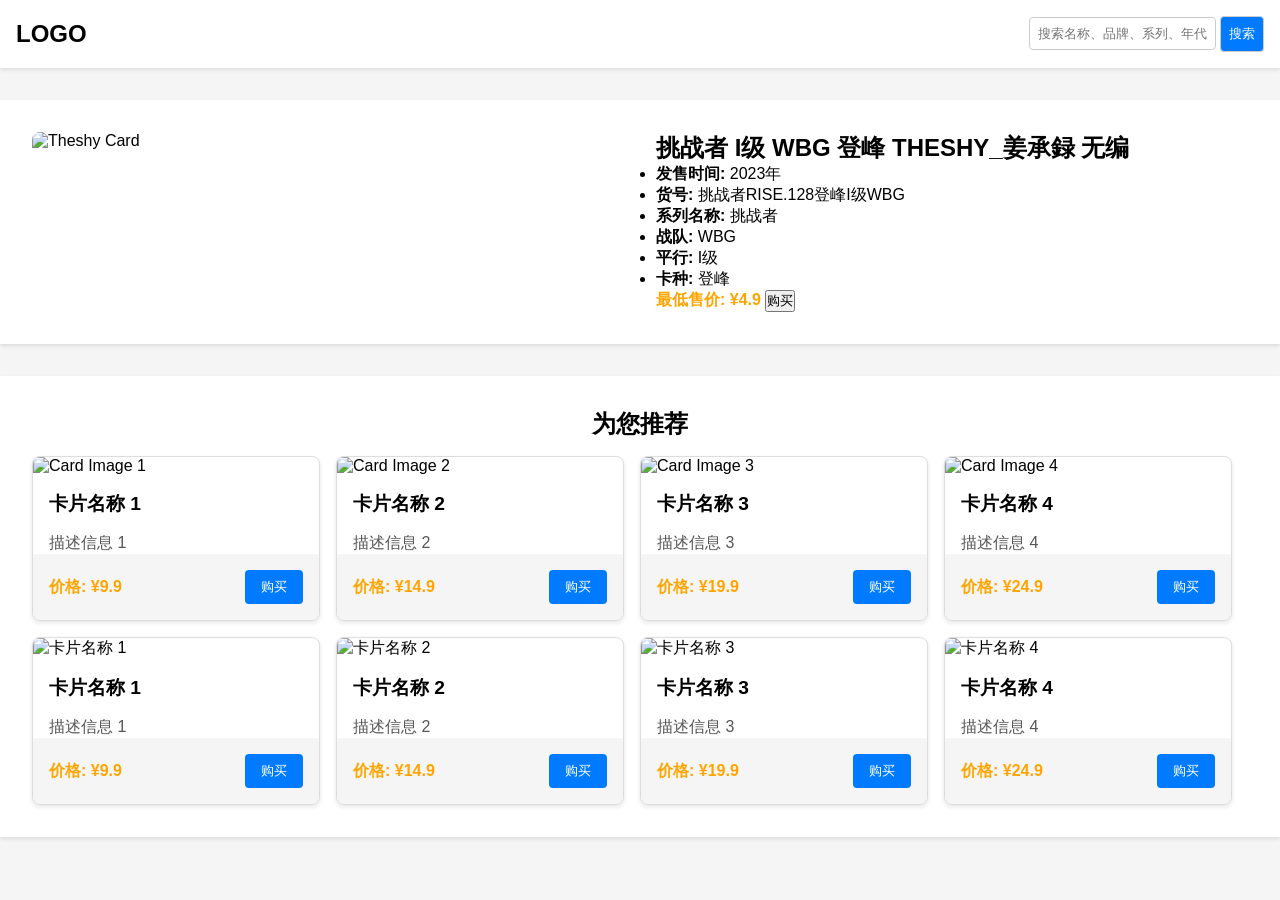
==== src/main/resources/static/detail.html @ 891b5075 "third commit" ====
<!DOCTYPE html>
<html lang="en">
<head>
    <meta charset="UTF-8">
    <meta name="viewport" content="width=device-width, initial-scale=1.0">
    <title>Card Shop</title>
    <style>
        * {
            margin: 0;
            padding: 0;
            box-sizing: border-box;
        }

        body {
            font-family: Arial, sans-serif;
            background-color: #f5f5f5;
        }

        header {
            display: flex;
            justify-content: space-between;
            align-items: center;
            padding: 1rem;
            background-color: #fff;
            box-shadow: 0 2px 4px rgba(0, 0, 0, 0.1);
        }

        .logo {
            font-size: 1.5rem;
            font-weight: bold;
        }

        nav input,
        nav button {
            padding: 0.5rem;
            border: 1px solid #ccc;
            border-radius: 4px;
        }

        nav button {
            background-color: #007bff;
            color: #fff;
            cursor: pointer;
        }

        .card-section {
            display: flex;
            gap: 2rem;
            padding: 2rem;
            background-color: #fff;
            margin: 2rem 0;
            box-shadow: 0 2px 4px rgba(0, 0, 0, 0.1);
        }

        .card-section img {
            width: 50%;
            height: auto;
            border-radius: 8px;
        }

        .card-info {
            width: 50%;
        }

        .price span {
            color: orange;
            font-weight: bold;
        }

        .recommendations {
            padding: 2rem;
            background-color: #fff;
            margin: 2rem 0;
            box-shadow: 0 2px 4px rgba(0, 0, 0, 0.1);
        }

        .recommendations h2 {
            text-align: center;
            margin-bottom: 1rem;
        }

        .cards {
            display: flex;
            flex-wrap: wrap;
            gap: 1rem;
        }

        .card {
            flex-basis: calc(25% - 1rem);
            background-color: #fff;
            border: 1px solid #ddd;
            border-radius: 8px;
            overflow: hidden;
            box-shadow: 0 2px 4px rgba(0, 0, 0, 0.1);
            transition: transform 0.2s;
        }

        .card:hover {
            transform: translateY(-10px);
        }

        .card img {
            width: 100%;
            height: auto;
        }

        .card h3 {
            font-size: 1.2rem;
            margin: 1rem 0;
            padding: 0 1rem;
        }

        .card p {
            padding: 0 1rem;
            color: #555;
        }

        .card .price {
            display: flex;
            justify-content: space-between;
            align-items: center;
            padding: 1rem;
            background-color: #f5f5f5;
        }

        .card .price button {
            background-color: #007bff;
            color: #fff;
            padding: 0.5rem 1rem;
            border: none;
            border-radius: 4px;
            cursor: pointer;
        }

        .card .price button:hover {
            background-color: #0056b3;
        }
    </style>
    <link rel="stylesheet" href="styles.css">
</head>
<body>
<header>
    <div class="logo">LOGO</div>
    <nav>
        <input type="text" placeholder="搜索名称、品牌、系列、年代、昵称">
        <button>搜索</button>
    </nav>
</header>

<main>
    <section class="card-section">
        <img src="theshy_card.jpg" alt="Theshy Card">
        <div class="card-info">
            <h2>挑战者 I级 WBG 登峰 THESHY_姜承録 无编</h2>
            <ul>
                <li><strong>发售时间:</strong> 2023年</li>
                <li><strong>货号:</strong> 挑战者RISE.128登峰I级WBG</li>
                <li><strong>系列名称:</strong> 挑战者</li>
                <li><strong>战队:</strong> WBG</li>
                <li><strong>平行:</strong> I级</li>
                <li><strong>卡种:</strong> 登峰</li>
            </ul>
            <div class="price">
                <span>最低售价: ¥4.9</span>
                <button>购买</button>
            </div>
        </div>
    </section>

    <section class="recommendations">
        <h2>为您推荐</h2>
        <div class="cards">
            <div class="card">
                <img src="card_image_1.jpg" alt="Card Image 1">
                <h3>卡片名称 1</h3>
                <p>描述信息 1</p>
                <div class="price">
                    <span>价格: ¥9.9</span>
                    <button>购买</button>
                </div>
            </div>
            <div class="card">
                <img src="card_image_2.jpg" alt="Card Image 2">
                <h3>卡片名称 2</h3>
                <p>描述信息 2</p>
                <div class="price">
                    <span>价格: ¥14.9</span>
                    <button>购买</button>
                </div>
            </div>
            <div class="card">
                <img src="card_image_3.jpg" alt="Card Image 3">
                <h3>卡片名称 3</h3>
                <p>描述信息 3</p>
                <div class="price">
                    <span>价格: ¥19.9</span>
                    <button>购买</button>
                </div>
            </div>
            <div class="card">
                <img src="card_image_4.jpg" alt="Card Image 4">
                <h3>卡片名称 4</h3>
                <p>描述信息 4</p>
                <div class="price">
                    <span>价格: ¥24.9</span>
                    <button>购买</button>
                </div>
            </div>
        </div>
    </section>
</main>

<script src="scripts.js"></script>
<script>
    document.addEventListener('DOMContentLoaded', function() {
        const recommendations = document.querySelector('.recommendations .cards');
        const cardsData = [
            { image: 'card_image_1.jpg', title: '卡片名称 1', description: '描述信息 1', price: '¥9.9' },
            { image: 'card_image_2.jpg', title: '卡片名称 2', description: '描述信息 2', price: '¥14.9' },
            { image: 'card_image_3.jpg', title: '卡片名称 3', description: '描述信息 3', price: '¥19.9' },
            { image: 'card_image_4.jpg', title: '卡片名称 4', description: '描述信息 4', price: '¥24.9' }
        ];

        cardsData.forEach(card => {
            const cardElement = document.createElement('div');
            cardElement.classList.add('card');
            cardElement.innerHTML = `
            <img src="${card.image}" alt="${card.title}">
            <h3>${card.title}</h3>
            <p>${card.description}</p>
            <div class="price">
                <span>价格: ${card.price}</span>
                <button>购买</button>
            </div>
        `;
            recommendations.appendChild(cardElement);
        });
    });
</script>
</body>
</html>
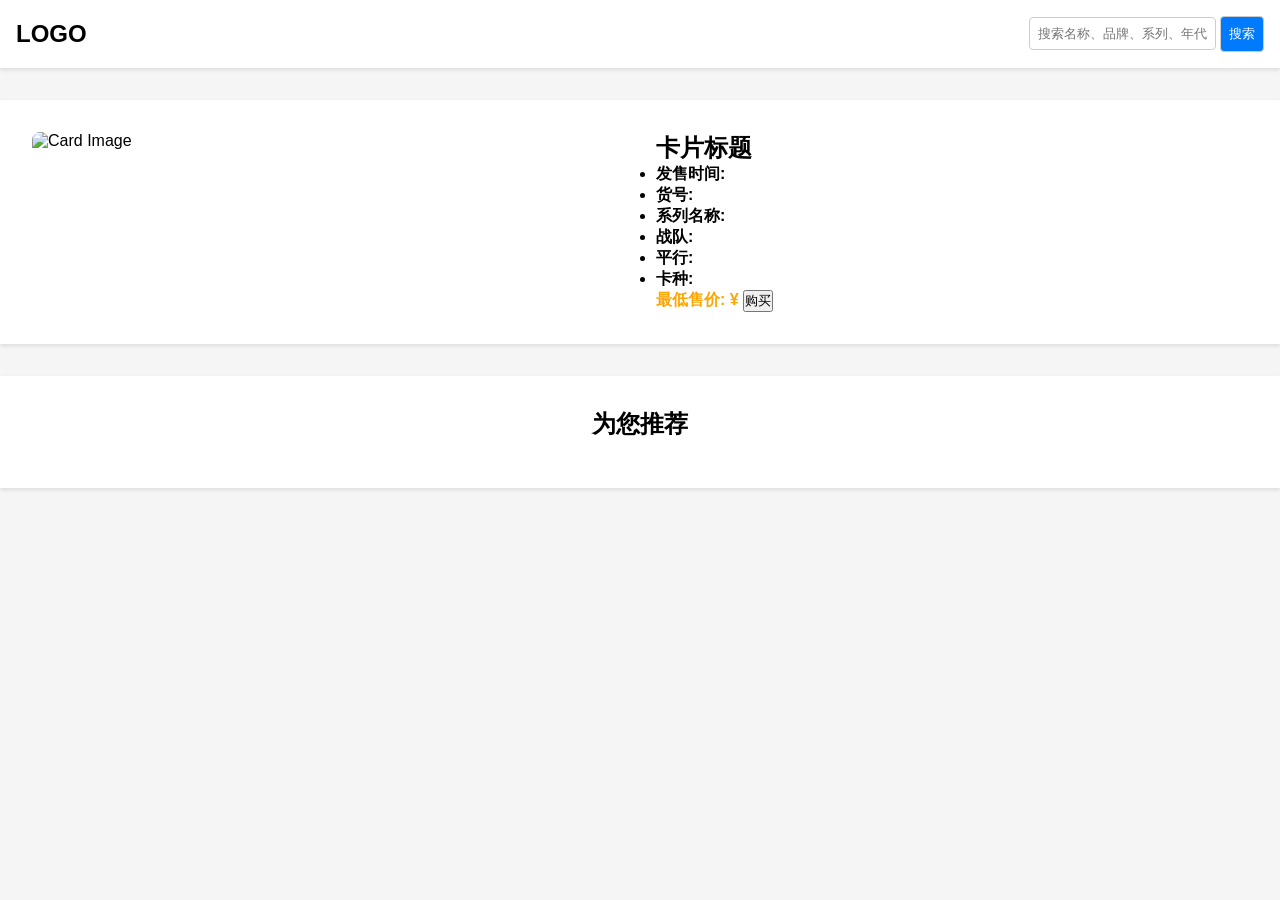
==== commit 90d6e166: "fifth commit" ====
--- a/src/main/resources/static/detail.html
+++ b/src/main/resources/static/detail.html
@@ -136,7 +136,6 @@
             background-color: #0056b3;
         }
     </style>
-    <link rel="stylesheet" href="styles.css">
 </head>
 <body>
 <header>
@@ -149,19 +148,19 @@
 
 <main>
     <section class="card-section">
-        <img src="theshy_card.jpg" alt="Theshy Card">
+        <img src="" alt="Card Image" id="card-image">
         <div class="card-info">
-            <h2>挑战者 I级 WBG 登峰 THESHY_姜承録 无编</h2>
+            <h2 id="card-title">卡片标题</h2>
             <ul>
-                <li><strong>发售时间:</strong> 2023年</li>
-                <li><strong>货号:</strong> 挑战者RISE.128登峰I级WBG</li>
-                <li><strong>系列名称:</strong> 挑战者</li>
-                <li><strong>战队:</strong> WBG</li>
-                <li><strong>平行:</strong> I级</li>
-                <li><strong>卡种:</strong> 登峰</li>
+                <li><strong>发售时间:</strong> <span id="release-date"></span></li>
+                <li><strong>货号:</strong> <span id="product-id"></span></li>
+                <li><strong>系列名称:</strong> <span id="series-name"></span></li>
+                <li><strong>战队:</strong> <span id="team"></span></li>
+                <li><strong>平行:</strong> <span id="parallel"></span></li>
+                <li><strong>卡种:</strong> <span id="card-type"></span></li>
             </ul>
             <div class="price">
-                <span>最低售价: ¥4.9</span>
+                <span>最低售价: ¥<span id="price"></span></span>
                 <button>购买</button>
             </div>
         </div>
@@ -169,73 +168,30 @@
 
     <section class="recommendations">
         <h2>为您推荐</h2>
-        <div class="cards">
-            <div class="card">
-                <img src="card_image_1.jpg" alt="Card Image 1">
-                <h3>卡片名称 1</h3>
-                <p>描述信息 1</p>
-                <div class="price">
-                    <span>价格: ¥9.9</span>
-                    <button>购买</button>
-                </div>
-            </div>
-            <div class="card">
-                <img src="card_image_2.jpg" alt="Card Image 2">
-                <h3>卡片名称 2</h3>
-                <p>描述信息 2</p>
-                <div class="price">
-                    <span>价格: ¥14.9</span>
-                    <button>购买</button>
-                </div>
-            </div>
-            <div class="card">
-                <img src="card_image_3.jpg" alt="Card Image 3">
-                <h3>卡片名称 3</h3>
-                <p>描述信息 3</p>
-                <div class="price">
-                    <span>价格: ¥19.9</span>
-                    <button>购买</button>
-                </div>
-            </div>
-            <div class="card">
-                <img src="card_image_4.jpg" alt="Card Image 4">
-                <h3>卡片名称 4</h3>
-                <p>描述信息 4</p>
-                <div class="price">
-                    <span>价格: ¥24.9</span>
-                    <button>购买</button>
-                </div>
-            </div>
+        <div class="cards" id="recommendation-cards">
+            <!-- 推荐卡片将通过 JavaScript 动态插入 -->
         </div>
     </section>
+
 </main>
 
-<script src="scripts.js"></script>
 <script>
-    document.addEventListener('DOMContentLoaded', function() {
-        const recommendations = document.querySelector('.recommendations .cards');
-        const cardsData = [
-            { image: 'card_image_1.jpg', title: '卡片名称 1', description: '描述信息 1', price: '¥9.9' },
-            { image: 'card_image_2.jpg', title: '卡片名称 2', description: '描述信息 2', price: '¥14.9' },
-            { image: 'card_image_3.jpg', title: '卡片名称 3', description: '描述信息 3', price: '¥19.9' },
-            { image: 'card_image_4.jpg', title: '卡片名称 4', description: '描述信息 4', price: '¥24.9' }
-        ];
+    // 从sessionStorage获取存储的卡片数据
+    const cardData = JSON.parse(sessionStorage.getItem('card'));
 
-        cardsData.forEach(card => {
-            const cardElement = document.createElement('div');
-            cardElement.classList.add('card');
-            cardElement.innerHTML = `
-            <img src="${card.image}" alt="${card.title}">
-            <h3>${card.title}</h3>
-            <p>${card.description}</p>
-            <div class="price">
-                <span>价格: ${card.price}</span>
-                <button>购买</button>
-            </div>
-        `;
-            recommendations.appendChild(cardElement);
-        });
-    });
+    // 检查cardData是否存在
+    if (cardData) {
+        // 更新页面元素
+        document.getElementById('card-image').src ='lpl卡片/'+ cardData.img_url+ '.png'; // 设置图片
+        document.getElementById('card-title').textContent = cardData.playerName; // 设置卡片标题
+        document.getElementById('release-date').textContent = cardData.releaseYear; // 设置发售时间
+        document.getElementById('product-id').textContent = cardData.cardNumber; // 设置货号
+        document.getElementById('series-name').textContent = cardData.series; // 设置系列名称
+        document.getElementById('team').textContent = cardData.team; // 设置战队
+        document.getElementById('parallel').textContent = cardData.parallel; // 设置平行
+        document.getElementById('card-type').textContent = cardData.cardType; // 设置卡种
+    }
 </script>
+
 </body>
 </html>
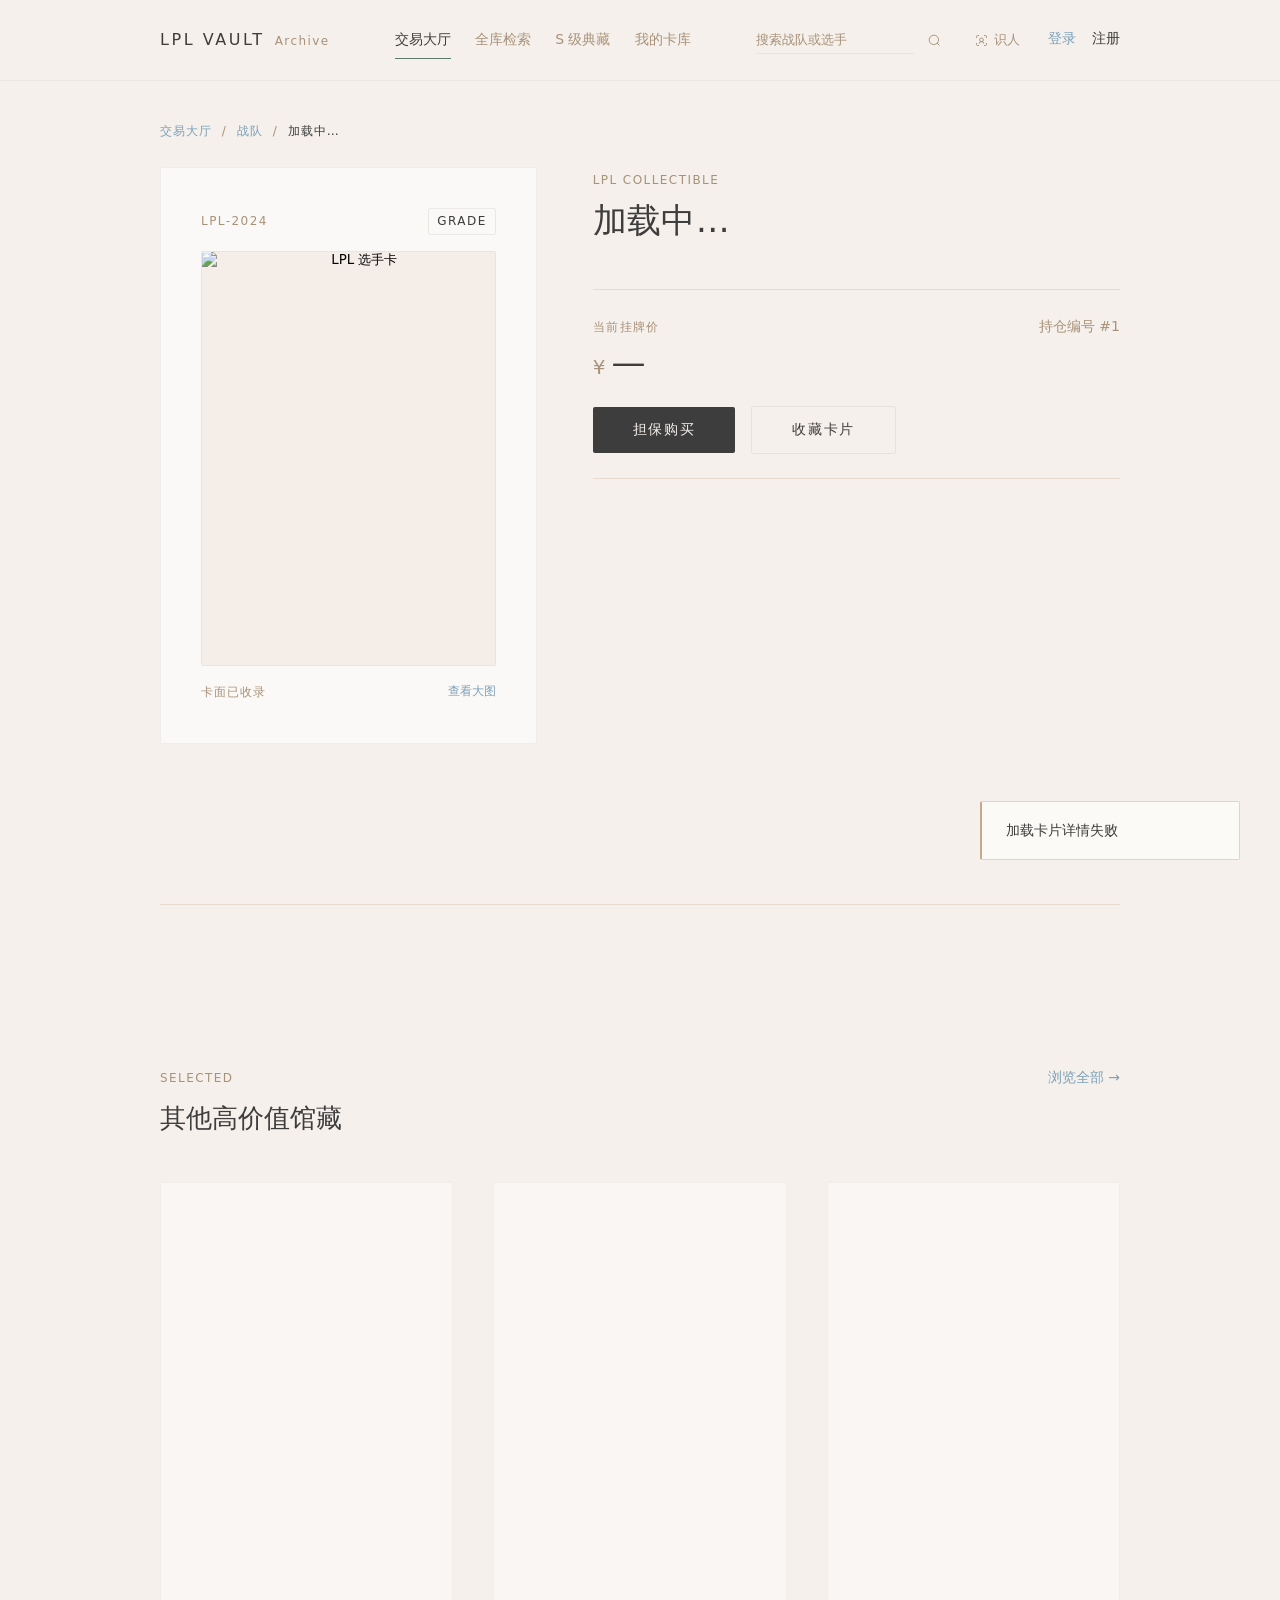
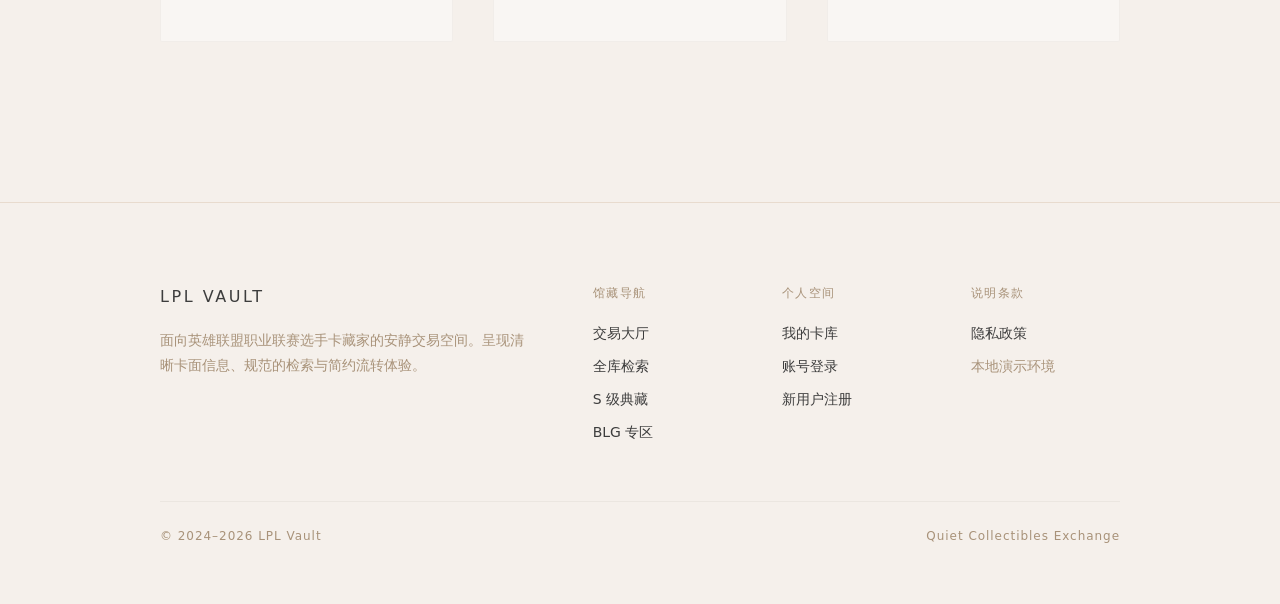
==== commit 4f02a148: "feat: redesign Nordic UI, add local H2 profile, and integrate FastAPI LPL player recognition" ====
--- a/src/main/resources/static/detail.html
+++ b/src/main/resources/static/detail.html
@@ -1,197 +1,510 @@
 <!DOCTYPE html>
-<html lang="en">
+<html lang="zh-CN">
 <head>
     <meta charset="UTF-8">
     <meta name="viewport" content="width=device-width, initial-scale=1.0">
-    <title>Card Shop</title>
+    <title>卡片详情 · LPL Vault</title>
+    <link rel="stylesheet" href="css/app.css">
     <style>
-        * {
-            margin: 0;
-            padding: 0;
-            box-sizing: border-box;
-        }
-
-        body {
-            font-family: Arial, sans-serif;
-            background-color: #f5f5f5;
-        }
-
-        header {
+        .breadcrumb {
+            display: flex;
+            align-items: center;
+            gap: 10px;
+            padding: var(--spacing-40) 0 var(--spacing-24);
+            font-size: var(--text-label);
+            letter-spacing: 0.08em;
+            color: var(--color-wood);
+        }
+
+        .breadcrumb a {
+            color: var(--color-grey-blue);
+        }
+
+        .breadcrumb a:hover {
+            color: var(--color-moss);
+        }
+
+        /* Asymmetric 5:7 Detail Layout */
+        .detail-layout {
+            display: grid;
+            grid-template-columns: 5fr 7fr;
+            gap: var(--spacing-56);
+            align-items: start;
+        }
+
+        .detail-visual-card {
+            background: var(--surface-soft-white);
+            border: 1px solid var(--border-quiet);
+            border-radius: var(--radius-cards);
+            padding: var(--card-padding);
+            transition: border-color var(--transition-quiet);
+        }
+
+        .detail-visual-card:hover {
+            border-color: var(--border-hover);
+        }
+
+        .detail-visual-top {
             display: flex;
             justify-content: space-between;
             align-items: center;
-            padding: 1rem;
-            background-color: #fff;
-            box-shadow: 0 2px 4px rgba(0, 0, 0, 0.1);
-        }
-
-        .logo {
-            font-size: 1.5rem;
-            font-weight: bold;
-        }
-
-        nav input,
-        nav button {
-            padding: 0.5rem;
-            border: 1px solid #ccc;
-            border-radius: 4px;
-        }
-
-        nav button {
-            background-color: #007bff;
-            color: #fff;
-            cursor: pointer;
-        }
-
-        .card-section {
-            display: flex;
-            gap: 2rem;
-            padding: 2rem;
-            background-color: #fff;
-            margin: 2rem 0;
-            box-shadow: 0 2px 4px rgba(0, 0, 0, 0.1);
-        }
-
-        .card-section img {
-            width: 50%;
-            height: auto;
-            border-radius: 8px;
-        }
-
-        .card-info {
-            width: 50%;
-        }
-
-        .price span {
-            color: orange;
-            font-weight: bold;
-        }
-
-        .recommendations {
-            padding: 2rem;
-            background-color: #fff;
-            margin: 2rem 0;
-            box-shadow: 0 2px 4px rgba(0, 0, 0, 0.1);
-        }
-
-        .recommendations h2 {
-            text-align: center;
-            margin-bottom: 1rem;
-        }
-
-        .cards {
-            display: flex;
-            flex-wrap: wrap;
-            gap: 1rem;
-        }
-
-        .card {
-            flex-basis: calc(25% - 1rem);
-            background-color: #fff;
-            border: 1px solid #ddd;
-            border-radius: 8px;
-            overflow: hidden;
-            box-shadow: 0 2px 4px rgba(0, 0, 0, 0.1);
-            transition: transform 0.2s;
-        }
-
-        .card:hover {
-            transform: translateY(-10px);
-        }
-
-        .card img {
+            margin-bottom: var(--spacing-16);
+        }
+
+        .detail-art-trigger {
+            display: block;
             width: 100%;
-            height: auto;
-        }
-
-        .card h3 {
-            font-size: 1.2rem;
-            margin: 1rem 0;
-            padding: 0 1rem;
-        }
-
-        .card p {
-            padding: 0 1rem;
-            color: #555;
-        }
-
-        .card .price {
+            background: transparent;
+            border: none;
+            padding: 0;
+            cursor: zoom-in;
+        }
+
+        .detail-visual-note {
+            margin-top: var(--spacing-16);
             display: flex;
             justify-content: space-between;
             align-items: center;
-            padding: 1rem;
-            background-color: #f5f5f5;
-        }
-
-        .card .price button {
-            background-color: #007bff;
-            color: #fff;
-            padding: 0.5rem 1rem;
-            border: none;
-            border-radius: 4px;
-            cursor: pointer;
-        }
-
-        .card .price button:hover {
-            background-color: #0056b3;
+            font-size: var(--text-label);
+            letter-spacing: 0.08em;
+            color: var(--color-wood);
+        }
+
+        .detail-info-col {
+            display: flex;
+            flex-direction: column;
+            gap: var(--spacing-40);
+        }
+
+        .detail-title {
+            font-size: var(--text-display);
+            font-weight: var(--font-weight-light);
+            line-height: var(--leading-display);
+            letter-spacing: var(--tracking-display);
+            color: var(--color-charcoal);
+            margin-top: var(--spacing-8);
+        }
+
+        .detail-subtitle {
+            margin-top: var(--spacing-8);
+            font-size: var(--text-body);
+            color: var(--color-wood);
+        }
+
+        .detail-trade-box {
+            padding: var(--spacing-24) 0;
+            border-top: 1px solid var(--border-divider);
+            border-bottom: 1px solid var(--border-divider);
+            display: flex;
+            flex-direction: column;
+            gap: var(--spacing-24);
+        }
+
+        .price-header-row {
+            display: flex;
+            align-items: baseline;
+            justify-content: space-between;
+            gap: var(--spacing-16);
+            flex-wrap: wrap;
+        }
+
+        .detail-price {
+            font-size: var(--text-display);
+            font-weight: var(--font-weight-extralight);
+            color: var(--color-charcoal);
+            font-variant-numeric: tabular-nums;
+            line-height: 1.2;
+        }
+
+        .detail-price .currency {
+            font-size: var(--text-subheading);
+            color: var(--color-wood);
+            margin-right: 6px;
+        }
+
+        .seller-caption {
+            font-size: var(--text-body);
+            color: var(--color-wood);
+        }
+
+        .trade-buttons {
+            display: flex;
+            align-items: center;
+            gap: var(--spacing-16);
+            flex-wrap: wrap;
+        }
+
+        .specs-list {
+            display: grid;
+            grid-template-columns: repeat(2, 1fr);
+            gap: var(--spacing-24) var(--spacing-40);
+        }
+
+        .spec-row {
+            padding-bottom: var(--spacing-16);
+            border-bottom: 1px solid var(--border-quiet);
+            display: flex;
+            flex-direction: column;
+            gap: 4px;
+        }
+
+        .spec-label {
+            font-size: var(--text-label);
+            letter-spacing: var(--tracking-label);
+            color: var(--color-wood);
+        }
+
+        .spec-val {
+            font-size: var(--text-body);
+            font-weight: var(--font-weight-light);
+            color: var(--color-charcoal);
+        }
+
+        .rec-header {
+            display: flex;
+            align-items: baseline;
+            justify-content: space-between;
+            margin-bottom: var(--spacing-40);
+        }
+
+        .rec-heading {
+            font-size: var(--text-heading);
+            font-weight: var(--font-weight-light);
+            color: var(--color-charcoal);
+        }
+
+        .order-preview {
+            display: flex;
+            align-items: center;
+            gap: var(--spacing-24);
+            padding: var(--spacing-24) 0;
+            margin: var(--spacing-24) 0;
+            border-top: 1px solid var(--border-divider);
+            border-bottom: 1px solid var(--border-divider);
+        }
+
+        .order-thumb {
+            width: 64px;
+            height: 90px;
+            padding-top: 0;
+            flex-shrink: 0;
+        }
+
+        .lightbox-card {
+            width: min(400px, 88vw);
+            background: var(--color-warm-white);
+            border: 1px solid var(--border-hover);
+            border-radius: var(--radius-cards);
+            padding: var(--spacing-24);
+        }
+
+        @media (max-width: 860px) {
+            .detail-layout {
+                grid-template-columns: 1fr;
+                gap: var(--spacing-40);
+            }
+            .specs-list {
+                grid-template-columns: 1fr;
+            }
         }
     </style>
 </head>
 <body>
-<header>
-    <div class="logo">LOGO</div>
-    <nav>
-        <input type="text" placeholder="搜索名称、品牌、系列、年代、昵称">
-        <button>搜索</button>
+
+<header id="site-header"></header>
+
+<main class="container">
+    <nav class="breadcrumb" aria-label="面包屑">
+        <a href="home.html">交易大厅</a>
+        <span>/</span>
+        <a href="search.html" id="bcTeam">战队</a>
+        <span>/</span>
+        <span id="bcPlayer" style="color:var(--color-charcoal);">加载中…</span>
     </nav>
-</header>
-
-<main>
-    <section class="card-section">
-        <img src="" alt="Card Image" id="card-image">
-        <div class="card-info">
-            <h2 id="card-title">卡片标题</h2>
-            <ul>
-                <li><strong>发售时间:</strong> <span id="release-date"></span></li>
-                <li><strong>货号:</strong> <span id="product-id"></span></li>
-                <li><strong>系列名称:</strong> <span id="series-name"></span></li>
-                <li><strong>战队:</strong> <span id="team"></span></li>
-                <li><strong>平行:</strong> <span id="parallel"></span></li>
-                <li><strong>卡种:</strong> <span id="card-type"></span></li>
-            </ul>
-            <div class="price">
-                <span>最低售价: ¥<span id="price"></span></span>
-                <button>购买</button>
-            </div>
+
+    <section class="detail-layout">
+        <!-- Left 5fr: Gallery Frame -->
+        <div class="detail-visual-card">
+            <div class="detail-visual-top">
+                <span class="label-text" id="slabNumber">LPL-2024</span>
+                <span class="card-grade-tag" id="slabGrade">GRADE</span>
+            </div>
+            <button type="button" class="detail-art-trigger" id="openZoomBtn" aria-label="放大查看卡面">
+                <div class="card-art-frame">
+                    <img id="cardImage" src="" alt="LPL 选手卡">
+                </div>
+            </button>
+            <div class="detail-visual-note">
+                <span id="reviewStatus">卡面已收录</span>
+                <button type="button" class="text-link" id="openZoomTextBtn" style="font-size:12px;">查看大图</button>
+            </div>
+        </div>
+
+        <!-- Right 7fr: Quiet Info & Specs -->
+        <div class="detail-info-col">
+            <div>
+                <span class="label-text" id="detailMetaLabel">LPL COLLECTIBLE</span>
+                <h1 class="detail-title" id="cardTitle">加载中…</h1>
+                <p class="detail-subtitle" id="cardSubtitle"></p>
+            </div>
+
+            <div class="detail-trade-box">
+                <div class="price-header-row">
+                    <div>
+                        <span class="label-text" style="display:block;margin-bottom:6px;">当前挂牌价</span>
+                        <div class="detail-price"><span class="currency">¥</span><span id="cardPrice">—</span></div>
+                    </div>
+                    <span class="seller-caption" id="sellerName">持仓编号 #1</span>
+                </div>
+
+                <div class="trade-buttons">
+                    <button type="button" class="quiet-btn" id="buyBtn">担保购买</button>
+                    <button type="button" class="quiet-btn quiet-btn-outline" id="detailFavBtn">收藏卡片</button>
+                </div>
+            </div>
+
+            <div class="specs-list" id="specsGrid"></div>
         </div>
     </section>
 
-    <section class="recommendations">
-        <h2>为您推荐</h2>
-        <div class="cards" id="recommendation-cards">
-            <!-- 推荐卡片将通过 JavaScript 动态插入 -->
+    <hr class="breathing-divider">
+
+    <!-- Recommendations -->
+    <section>
+        <div class="rec-header">
+            <div>
+                <span class="label-text" style="display:block;margin-bottom:8px;">Selected</span>
+                <h2 class="rec-heading">其他高价值馆藏</h2>
+            </div>
+            <a href="search.html" class="text-link">浏览全部 &rarr;</a>
+        </div>
+        <div class="card-grid" id="recGrid">
+            <div class="skeleton-card"></div>
+            <div class="skeleton-card"></div>
+            <div class="skeleton-card"></div>
         </div>
     </section>
-
 </main>
 
+<footer id="site-footer"></footer>
+
+<!-- Purchase Modal -->
+<div class="modal-backdrop" id="buyModal" role="dialog" aria-modal="true" aria-labelledby="buyModalTitle">
+    <div class="modal-card">
+        <span class="label-text">Confirm Order</span>
+        <h3 id="buyModalTitle" style="font-size:20px;font-weight:300;margin-top:8px;">确认购买此卡片</h3>
+        <div class="order-preview">
+            <div class="card-art-frame order-thumb">
+                <img id="modalThumb" src="" alt="">
+            </div>
+            <div>
+                <div style="font-size:16px;color:var(--color-charcoal);" id="modalTitle">—</div>
+                <div style="font-size:13px;color:var(--color-wood);margin-top:2px;" id="modalSub">—</div>
+                <div class="tabular" style="font-size:20px;color:var(--color-charcoal);margin-top:8px;">¥ <span id="modalPrice">—</span></div>
+            </div>
+        </div>
+        <div style="display:flex;justify-content:flex-end;gap:16px;">
+            <button type="button" class="quiet-btn quiet-btn-outline quiet-btn-sm" id="cancelBuyBtn">取消</button>
+            <button type="button" class="quiet-btn quiet-btn-sm" id="confirmBuyBtn">确认收入卡库</button>
+        </div>
+    </div>
+</div>
+
+<!-- Lightbox Modal -->
+<div class="modal-backdrop" id="zoomModal" role="dialog" aria-modal="true" aria-label="卡面大图预览">
+    <div class="lightbox-card">
+        <div class="card-art-frame">
+            <img id="zoomImage" src="" alt="LPL 选手卡大图">
+        </div>
+        <div style="margin-top:16px;text-align:right;">
+            <button type="button" class="text-link" id="closeZoomBtn">关闭预览</button>
+        </div>
+    </div>
+</div>
+
+<script src="js/common.js"></script>
 <script>
-    // 从sessionStorage获取存储的卡片数据
-    const cardData = JSON.parse(sessionStorage.getItem('card'));
-
-    // 检查cardData是否存在
-    if (cardData) {
-        // 更新页面元素
-        document.getElementById('card-image').src ='lpl卡片/'+ cardData.img_url+ '.png'; // 设置图片
-        document.getElementById('card-title').textContent = cardData.playerName; // 设置卡片标题
-        document.getElementById('release-date').textContent = cardData.releaseYear; // 设置发售时间
-        document.getElementById('product-id').textContent = cardData.cardNumber; // 设置货号
-        document.getElementById('series-name').textContent = cardData.series; // 设置系列名称
-        document.getElementById('team').textContent = cardData.team; // 设置战队
-        document.getElementById('parallel').textContent = cardData.parallel; // 设置平行
-        document.getElementById('card-type').textContent = cardData.cardType; // 设置卡种
+    LPLVault.renderNavbar('home');
+    LPLVault.renderFooter();
+
+    let currentCard = null;
+
+    function syncFavButton() {
+        if (!currentCard) return;
+        const active = LPLVault.isFavorite(currentCard.id);
+        const btn = document.getElementById('detailFavBtn');
+        btn.textContent = active ? '已收藏' : '收藏卡片';
+        btn.style.borderColor = active ? 'var(--color-moss)' : '';
+        btn.style.color = active ? 'var(--color-moss)' : '';
     }
+
+    function renderCardDetail(card) {
+        currentCard = card;
+        const grade = String(card.grade || 'A').toUpperCase();
+
+        document.title = `${card.team} · ${card.playerName} — LPL Vault`;
+
+        const bcTeam = document.getElementById('bcTeam');
+        bcTeam.textContent = card.team || 'LPL';
+        bcTeam.href = `search.html?team=${encodeURIComponent(card.team || '')}`;
+        document.getElementById('bcPlayer').textContent = card.playerName || '详情';
+
+        const imgSrc = LPLVault.getCardImageSrc(card.img_url);
+        document.getElementById('cardImage').src = imgSrc;
+        document.getElementById('cardImage').alt = `${card.team} ${card.playerName}`;
+        document.getElementById('zoomImage').src = imgSrc;
+
+        document.getElementById('slabNumber').textContent = card.cardNumber || `LPL-${card.id}`;
+        const slabGrade = document.getElementById('slabGrade');
+        slabGrade.textContent = LPLVault.gradeLabel(grade);
+        slabGrade.className = `card-grade-tag grade-${grade}`;
+        document.getElementById('reviewStatus').textContent = card.reviewed !== false ? '已通过基础核验' : '待核验';
+
+        document.getElementById('detailMetaLabel').textContent = `${card.team || 'LPL'} · GRADE ${grade}${card.limited ? ' · LIMITED' : ''}`;
+        document.getElementById('cardTitle').textContent = `${card.team || 'LPL'} · ${card.playerName || '选手卡'}`;
+        document.getElementById('cardSubtitle').textContent = `${LPLVault.getTeamFullName(card.team)} · ${LPLVault.formatSeriesText(card)}`;
+        document.getElementById('cardPrice').textContent = LPLVault.formatPrice(card.price);
+        document.getElementById('sellerName').textContent = card.sellerId ? `持仓账号 #${card.sellerId}` : '官方持仓';
+
+        const specs = [
+            { label: '发售年份', value: card.releaseYear ? `${card.releaseYear} 赛季` : '—' },
+            { label: '官方卡号', value: card.cardNumber || '—' },
+            { label: '所属系列', value: card.series || '—' },
+            { label: '出品发行', value: card.publisher || '—' },
+            { label: '所属战队', value: `${card.team || '—'} · ${LPLVault.getTeamFullName(card.team)}` },
+            { label: '平行工艺', value: card.parallel || '—' },
+            { label: '卡片种类', value: card.cardType || '—' },
+            { label: '发行属性', value: `${card.limited ? '限量编号' : '常规发行'} / ${card.autograph ? '含亲签' : '无亲签'}` }
+        ];
+        document.getElementById('specsGrid').innerHTML = specs.map(s => `
+            <div class="spec-row">
+                <span class="spec-label">${LPLVault.escapeHtml(s.label)}</span>
+                <span class="spec-val">${LPLVault.escapeHtml(s.value)}</span>
+            </div>
+        `).join('');
+
+        syncFavButton();
+    }
+
+    document.getElementById('detailFavBtn').addEventListener('click', () => {
+        if (!currentCard) return;
+        const added = LPLVault.toggleFavorite(currentCard.id);
+        syncFavButton();
+        LPLVault.showToast(added ? `已收藏 ${currentCard.team} · ${currentCard.playerName}` : '已移出收藏夹', added ? 'success' : 'info');
+    });
+
+    const zoomModal = document.getElementById('zoomModal');
+    function openZoom() { zoomModal.classList.add('open'); }
+    function closeZoom() { zoomModal.classList.remove('open'); }
+    document.getElementById('openZoomBtn').addEventListener('click', openZoom);
+    document.getElementById('openZoomTextBtn').addEventListener('click', openZoom);
+    document.getElementById('closeZoomBtn').addEventListener('click', closeZoom);
+    zoomModal.addEventListener('click', (e) => { if (e.target === zoomModal) closeZoom(); });
+
+    const buyModal = document.getElementById('buyModal');
+    document.getElementById('buyBtn').addEventListener('click', () => {
+        if (!currentCard) return;
+        const user = LPLVault.getUser();
+        if (!user) {
+            LPLVault.showToast('请先登录后再下单购买', 'info');
+            setTimeout(() => {
+                window.location.href = `login.html?redirect=${encodeURIComponent(window.location.pathname + window.location.search)}`;
+            }, 700);
+            return;
+        }
+        document.getElementById('modalThumb').src = LPLVault.getCardImageSrc(currentCard.img_url);
+        document.getElementById('modalTitle').textContent = `${currentCard.team} · ${currentCard.playerName}`;
+        document.getElementById('modalSub').textContent = `${currentCard.cardNumber || ''} · ${LPLVault.gradeLabel(currentCard.grade)}`;
+        document.getElementById('modalPrice').textContent = LPLVault.formatPrice(currentCard.price);
+        buyModal.classList.add('open');
+    });
+
+    document.getElementById('cancelBuyBtn').addEventListener('click', () => buyModal.classList.remove('open'));
+    buyModal.addEventListener('click', (e) => { if (e.target === buyModal) buyModal.classList.remove('open'); });
+
+    document.addEventListener('keydown', (e) => {
+        if (e.key === 'Escape') {
+            buyModal.classList.remove('open');
+            zoomModal.classList.remove('open');
+        }
+    });
+
+    document.getElementById('confirmBuyBtn').addEventListener('click', async () => {
+        const user = LPLVault.getUser();
+        if (!user || !currentCard) return;
+        const btn = document.getElementById('confirmBuyBtn');
+        btn.disabled = true;
+        btn.textContent = '提交中…';
+        try {
+            const oldUserId = currentCard.sellerId || 1;
+            const newUserId = user.id || 1;
+            const res = await fetch(`/product/select_and_update?productId=${encodeURIComponent(currentCard.id)}&oldUserId=${encodeURIComponent(oldUserId)}&newUserId=${encodeURIComponent(newUserId)}`);
+            if (!res.ok) throw new Error('下单失败');
+            LPLVault.addOrder(currentCard, user);
+            buyModal.classList.remove('open');
+            LPLVault.showToast(`已收入个人卡库：${currentCard.team} · ${currentCard.playerName}`, 'success');
+            document.getElementById('sellerName').textContent = `当前归属：${user.username || user.name}`;
+        } catch (err) {
+            console.error(err);
+            LPLVault.showToast('提交订单失败，请稍后重试', 'error');
+        } finally {
+            btn.disabled = false;
+            btn.textContent = '确认收入卡库';
+        }
+    });
+
+    (async function init() {
+        const params = new URLSearchParams(window.location.search);
+        const queryId = params.get('id');
+        let cardData = null;
+
+        try {
+            if (queryId) {
+                cardData = await LPLVault.fetchCardById(queryId);
+            }
+            if (!cardData) {
+                const cached = sessionStorage.getItem('card');
+                if (cached) {
+                    const parsed = JSON.parse(cached);
+                    cardData = parsed.id ? (await LPLVault.fetchCardById(parsed.id)) || parsed : parsed;
+                }
+            }
+            if (!cardData) {
+                cardData = await LPLVault.fetchCardById(4);
+            }
+            if (cardData) {
+                renderCardDetail(cardData);
+            } else {
+                document.getElementById('cardTitle').textContent = '未找到该卡片';
+            }
+        } catch (err) {
+            console.error(err);
+            LPLVault.showToast('加载卡片详情失败', 'error');
+        }
+
+        try {
+            let recs = await LPLVault.fetchRecommendations();
+            const currentId = currentCard ? Number(currentCard.id) : null;
+            recs = recs.filter(item => Number(item.id) !== currentId);
+            if (recs.length < 3) {
+                const all = await LPLVault.fetchCardList({ sort: 'price_desc' });
+                const seen = new Set(recs.map(r => Number(r.id)));
+                if (currentId !== null) seen.add(currentId);
+                for (const item of all) {
+                    if (!seen.has(Number(item.id))) {
+                        recs.push(item);
+                        seen.add(Number(item.id));
+                        if (recs.length >= 3) break;
+                    }
+                }
+            }
+            const recGrid = document.getElementById('recGrid');
+            recGrid.innerHTML = '';
+            recs.slice(0, 3).forEach(item => recGrid.appendChild(LPLVault.createTradingCardElement(item)));
+        } catch (err) {
+            console.error(err);
+        }
+    })();
 </script>
-
 </body>
 </html>
--- a/src/main/resources/static/css/app.css
+++ b/src/main/resources/static/css/app.css
@@ -0,0 +1,1018 @@
+:root {
+    /* Nordic Minimalist Color Tokens */
+    --color-charcoal: #3d3d3d;
+    --color-warm-white: #f5f0eb;
+    --color-wood: #a89279;
+    --color-moss: #5a7a6b;
+    --color-grey-blue: #7ba0b8;
+    --color-sand: #c9a88c;
+
+    /* Surfaces & Hairline Borders */
+    --surface-warm-white: #f5f0eb;
+    --surface-soft-white: rgba(255, 255, 255, 0.60);
+    --surface-soft-white-hover: rgba(255, 255, 255, 0.78);
+    --border-quiet: rgba(212, 205, 197, 0.30);
+    --border-input: rgba(212, 205, 197, 0.40);
+    --border-hover: rgba(212, 205, 197, 0.80);
+    --border-divider: rgba(201, 168, 140, 0.30);
+
+    /* Typography */
+    --font-sans: 'Inter', 'Helvetica Neue', 'PingFang SC', 'Hiragino Sans GB', 'Microsoft YaHei', ui-sans-serif, system-ui, -apple-system, sans-serif;
+
+    --text-display: 34px;
+    --leading-display: 1.2;
+    --tracking-display: 0.01em;
+
+    --text-heading: 26px;
+    --leading-heading: 1.3;
+
+    --text-subheading: 20px;
+    --leading-subheading: 1.4;
+
+    --text-body-lg: 16px;
+    --leading-body-lg: 1.8;
+
+    --text-body: 14px;
+    --leading-body: 1.8;
+
+    --text-label: 12px;
+    --leading-label: 1.5;
+    --tracking-label: 0.12em;
+
+    --font-weight-extralight: 200;
+    --font-weight-light: 300;
+    --font-weight-regular: 400;
+
+    /* Spacing Scale (8px base) */
+    --spacing-8: 8px;
+    --spacing-16: 16px;
+    --spacing-24: 24px;
+    --spacing-40: 40px;
+    --spacing-56: 56px;
+    --spacing-80: 80px;
+    --spacing-120: 120px;
+    --spacing-160: 160px;
+
+    /* Layout & Geometry */
+    --page-max-width: 1040px;
+    --section-gap: 160px;
+    --card-padding: 40px;
+    --element-gap: 40px;
+
+    --radius-cards: 2px;
+    --radius-buttons: 2px;
+    --radius-inputs: 2px;
+
+    /* Rhythm */
+    --transition-quiet: 700ms ease-in-out;
+}
+
+*, *::before, *::after {
+    box-sizing: border-box;
+    margin: 0;
+    padding: 0;
+}
+
+html {
+    scroll-behavior: smooth;
+    color-scheme: light;
+}
+
+body {
+    font-family: var(--font-sans);
+    font-size: var(--text-body);
+    font-weight: var(--font-weight-light);
+    line-height: var(--leading-body);
+    color: var(--color-charcoal);
+    background-color: var(--surface-warm-white);
+    min-height: 100vh;
+    overflow-x: hidden;
+    -webkit-font-smoothing: antialiased;
+    -moz-osx-font-smoothing: grayscale;
+}
+
+a {
+    color: inherit;
+    text-decoration: none;
+    transition: color var(--transition-quiet), border-color var(--transition-quiet), background-color var(--transition-quiet);
+}
+
+button, input, select {
+    font-family: inherit;
+    font-weight: var(--font-weight-light);
+}
+
+/* Accessible quiet keyboard focus */
+:focus-visible {
+    outline: 1px solid var(--color-moss);
+    outline-offset: 3px;
+}
+
+.line-input:focus-visible,
+.line-select:focus-visible {
+    outline: none;
+    border-bottom-color: var(--color-moss);
+}
+
+.container {
+    width: 100%;
+    max-width: var(--page-max-width);
+    margin: 0 auto;
+    padding: 0 var(--spacing-40);
+}
+
+.tabular {
+    font-variant-numeric: tabular-nums;
+}
+
+.label-text {
+    font-size: var(--text-label);
+    font-weight: var(--font-weight-regular);
+    line-height: var(--leading-label);
+    letter-spacing: var(--tracking-label);
+    text-transform: uppercase;
+    color: var(--color-wood);
+}
+
+.breathing-divider {
+    border: none;
+    border-top: 1px solid var(--border-divider);
+    margin: var(--section-gap) 0;
+}
+
+.breathing-section {
+    padding-top: var(--section-gap);
+}
+
+/* ========================
+   Quiet Sticky Header
+   ======================== */
+.site-header {
+    position: sticky;
+    top: 0;
+    z-index: 100;
+    background: rgba(245, 240, 235, 0.92);
+    backdrop-filter: blur(10px);
+    -webkit-backdrop-filter: blur(10px);
+    border-bottom: 1px solid var(--border-quiet);
+}
+
+.header-inner {
+    min-height: 80px;
+    display: flex;
+    align-items: center;
+    justify-content: space-between;
+    gap: var(--spacing-24);
+}
+
+.brand-link {
+    display: inline-flex;
+    align-items: baseline;
+    gap: 10px;
+    flex-shrink: 0;
+}
+
+.brand-title {
+    font-size: 16px;
+    font-weight: var(--font-weight-light);
+    letter-spacing: 0.16em;
+    color: var(--color-charcoal);
+    text-transform: uppercase;
+}
+
+.brand-sub {
+    font-size: var(--text-label);
+    font-weight: var(--font-weight-light);
+    letter-spacing: var(--tracking-label);
+    color: var(--color-wood);
+}
+
+.header-nav {
+    display: flex;
+    align-items: center;
+    gap: var(--spacing-24);
+}
+
+.nav-link {
+    font-size: var(--text-body);
+    font-weight: var(--font-weight-light);
+    color: var(--color-wood);
+    padding: 6px 0;
+    border-bottom: 1px solid transparent;
+    white-space: nowrap;
+}
+
+.nav-link:hover {
+    color: var(--color-moss);
+}
+
+.nav-link.active {
+    color: var(--color-charcoal);
+    border-bottom-color: var(--color-moss);
+}
+
+.header-right {
+    display: flex;
+    align-items: center;
+    gap: var(--spacing-24);
+    flex-shrink: 0;
+}
+
+.header-search {
+    width: 190px;
+    display: flex;
+    align-items: center;
+    gap: 8px;
+}
+
+.header-search input {
+    width: 100%;
+    background: transparent;
+    border: none;
+    border-bottom: 1px solid var(--border-input);
+    border-radius: var(--radius-inputs);
+    padding: 6px 0;
+    font-size: 13px;
+    font-weight: var(--font-weight-light);
+    color: var(--color-charcoal);
+    transition: border-color var(--transition-quiet);
+}
+
+.header-search input::placeholder {
+    color: var(--color-wood);
+}
+
+.header-search input:focus {
+    outline: none;
+    border-bottom-color: var(--color-moss);
+}
+
+.header-search button {
+    background: transparent;
+    border: none;
+    color: var(--color-wood);
+    cursor: pointer;
+    padding: 4px;
+    display: inline-flex;
+    align-items: center;
+    transition: color var(--transition-quiet);
+}
+
+.header-search button:hover {
+    color: var(--color-moss);
+}
+
+.header-actions {
+    display: flex;
+    align-items: center;
+    gap: var(--spacing-16);
+}
+
+.text-link {
+    font-size: var(--text-body);
+    font-weight: var(--font-weight-light);
+    color: var(--color-grey-blue);
+    border-bottom: 1px solid transparent;
+    padding-bottom: 2px;
+    cursor: pointer;
+    background: transparent;
+    border-top: none;
+    border-left: none;
+    border-right: none;
+    transition: color var(--transition-quiet), border-color var(--transition-quiet);
+}
+
+.text-link:hover {
+    color: var(--color-moss);
+    border-bottom-color: var(--color-moss);
+}
+
+.user-pill {
+    display: inline-flex;
+    align-items: center;
+    gap: 8px;
+    font-size: var(--text-body);
+    color: var(--color-charcoal);
+}
+
+.user-pill:hover {
+    color: var(--color-moss);
+}
+
+.user-monogram {
+    width: 26px;
+    height: 26px;
+    border-radius: var(--radius-buttons);
+    border: 1px solid var(--border-input);
+    background: var(--surface-soft-white);
+    color: var(--color-charcoal);
+    font-size: 12px;
+    font-weight: var(--font-weight-regular);
+    display: inline-flex;
+    align-items: center;
+    justify-content: center;
+    text-transform: uppercase;
+}
+
+/* ========================
+   Quiet Button
+   ======================== */
+.quiet-btn {
+    display: inline-flex;
+    align-items: center;
+    justify-content: center;
+    gap: 8px;
+    padding: 14px 40px;
+    border-radius: var(--radius-buttons);
+    border: none;
+    box-shadow: none;
+    background-color: var(--color-charcoal);
+    color: var(--color-warm-white);
+    font-size: var(--text-body);
+    font-weight: var(--font-weight-light);
+    letter-spacing: var(--tracking-label);
+    cursor: pointer;
+    white-space: nowrap;
+    transition: background-color var(--transition-quiet), filter var(--transition-quiet), color var(--transition-quiet), border-color var(--transition-quiet);
+}
+
+.quiet-btn:hover:not(:disabled) {
+    background-color: var(--color-moss);
+    filter: brightness(95%);
+}
+
+.quiet-btn:active:not(:disabled) {
+    filter: brightness(86%);
+}
+
+.quiet-btn:disabled {
+    opacity: 0.45;
+    cursor: not-allowed;
+}
+
+.quiet-btn-outline {
+    background-color: transparent;
+    color: var(--color-charcoal);
+    border: 1px solid var(--border-input);
+}
+
+.quiet-btn-outline:hover:not(:disabled) {
+    background-color: var(--surface-soft-white);
+    border-color: var(--border-hover);
+    color: var(--color-moss);
+    filter: none;
+}
+
+.quiet-btn-outline:active:not(:disabled) {
+    background-color: rgba(212, 205, 197, 0.20);
+    filter: none;
+}
+
+.quiet-btn-sm {
+    padding: 10px 24px;
+    font-size: 13px;
+}
+
+/* ========================
+   Line Input & Select
+   ======================== */
+.line-input,
+.line-select {
+    width: 100%;
+    background: transparent;
+    border: none;
+    border-bottom: 1px solid var(--border-input);
+    border-radius: var(--radius-inputs);
+    padding: 8px 0;
+    font-size: var(--text-body);
+    font-weight: var(--font-weight-light);
+    line-height: var(--leading-body);
+    color: var(--color-charcoal);
+    transition: border-color var(--transition-quiet);
+}
+
+.line-input::placeholder {
+    color: var(--color-wood);
+}
+
+.line-input:focus,
+.line-select:focus {
+    outline: none;
+    border-bottom-color: var(--color-moss);
+}
+
+.line-select {
+    cursor: pointer;
+    background-color: transparent;
+}
+
+/* ========================
+   Hygge Card & Card Grid
+   ======================== */
+.hygge-surface {
+    background: var(--surface-soft-white);
+    border: 1px solid var(--border-quiet);
+    border-radius: var(--radius-cards);
+    padding: var(--card-padding);
+    box-shadow: none;
+    transition: border-color var(--transition-quiet), background-color var(--transition-quiet);
+}
+
+.card-grid {
+    display: grid;
+    grid-template-columns: repeat(3, minmax(0, 1fr));
+    gap: var(--element-gap);
+}
+
+.hygge-card {
+    display: flex;
+    flex-direction: column;
+    background: var(--surface-soft-white);
+    border: 1px solid var(--border-quiet);
+    border-radius: var(--radius-cards);
+    padding: var(--card-padding);
+    box-shadow: none;
+    cursor: pointer;
+    transition: border-color var(--transition-quiet), background-color var(--transition-quiet);
+}
+
+.hygge-card:hover {
+    border-color: var(--border-hover);
+    background: var(--surface-soft-white-hover);
+}
+
+.card-top-meta {
+    display: flex;
+    align-items: center;
+    justify-content: space-between;
+    gap: 12px;
+    margin-bottom: var(--spacing-16);
+}
+
+.card-team-label {
+    font-size: var(--text-label);
+    font-weight: var(--font-weight-regular);
+    letter-spacing: var(--tracking-label);
+    color: var(--color-wood);
+    text-transform: uppercase;
+}
+
+.card-grade-tag {
+    font-size: var(--text-label);
+    font-weight: var(--font-weight-regular);
+    letter-spacing: var(--tracking-label);
+    padding: 2px 8px;
+    border-radius: var(--radius-cards);
+    border: 1px solid var(--border-input);
+    color: var(--color-charcoal);
+}
+
+.card-grade-tag.grade-S {
+    border-color: rgba(90, 122, 107, 0.45);
+    color: var(--color-moss);
+}
+
+.card-grade-tag.grade-A {
+    border-color: rgba(123, 160, 184, 0.45);
+    color: var(--color-grey-blue);
+}
+
+/* Precision crop frame for card PNGs (hides original screenshot bar cleanly) */
+.card-art-frame {
+    position: relative;
+    width: 100%;
+    height: 0;
+    padding-top: 140%;
+    overflow: hidden;
+    border-radius: var(--radius-cards);
+    background-color: rgba(201, 168, 140, 0.14);
+    border: 1px solid var(--border-quiet);
+}
+
+.card-art-frame img {
+    position: absolute;
+    top: -0.4%;
+    left: -0.5%;
+    width: 106.5%;
+    height: auto;
+    max-width: none;
+    display: block;
+    user-select: none;
+    pointer-events: none;
+    /* Subtle softening so colorful sports cards sit calmly inside warm linen */
+    filter: saturate(0.86) contrast(0.97);
+    transition: filter var(--transition-quiet);
+}
+
+.hygge-card:hover .card-art-frame img {
+    filter: saturate(0.96) contrast(1.0);
+}
+
+.card-body {
+    margin-top: var(--spacing-24);
+    display: flex;
+    flex-direction: column;
+    flex: 1;
+}
+
+.card-title-row {
+    display: flex;
+    align-items: baseline;
+    justify-content: space-between;
+    gap: 8px;
+}
+
+.card-player-name {
+    font-size: var(--text-heading);
+    font-weight: var(--font-weight-light);
+    line-height: var(--leading-heading);
+    color: var(--color-charcoal);
+    transition: color var(--transition-quiet);
+}
+
+.hygge-card:hover .card-player-name {
+    color: var(--color-moss);
+}
+
+.card-series {
+    margin-top: var(--spacing-8);
+    font-size: var(--text-body);
+    font-weight: var(--font-weight-light);
+    line-height: var(--leading-body);
+    color: var(--color-wood);
+}
+
+.card-number {
+    font-size: var(--text-label);
+    letter-spacing: 0.08em;
+    color: var(--color-grey-blue);
+    margin-top: 2px;
+}
+
+.card-footer-row {
+    margin-top: var(--spacing-24);
+    padding-top: var(--spacing-16);
+    border-top: 1px solid var(--border-divider);
+    display: flex;
+    align-items: center;
+    justify-content: space-between;
+    gap: 12px;
+}
+
+.card-price {
+    font-size: var(--text-subheading);
+    font-weight: var(--font-weight-light);
+    color: var(--color-charcoal);
+    font-variant-numeric: tabular-nums;
+}
+
+.card-price .currency {
+    font-size: var(--text-body);
+    color: var(--color-wood);
+    margin-right: 4px;
+}
+
+.fav-quiet-btn {
+    background: transparent;
+    border: 1px solid var(--border-quiet);
+    border-radius: var(--radius-buttons);
+    padding: 5px 10px;
+    font-size: var(--text-label);
+    letter-spacing: 0.08em;
+    color: var(--color-wood);
+    cursor: pointer;
+    display: inline-flex;
+    align-items: center;
+    gap: 5px;
+    transition: border-color var(--transition-quiet), color var(--transition-quiet), background-color var(--transition-quiet);
+}
+
+.fav-quiet-btn:hover {
+    border-color: var(--border-hover);
+    color: var(--color-moss);
+}
+
+.fav-quiet-btn.active {
+    border-color: rgba(90, 122, 107, 0.5);
+    color: var(--color-moss);
+    background: rgba(90, 122, 107, 0.08);
+}
+
+/* ========================
+   Skeleton & Empty State
+   ======================== */
+.skeleton-card {
+    height: 460px;
+    border-radius: var(--radius-cards);
+    border: 1px solid var(--border-quiet);
+    background: var(--surface-soft-white);
+    opacity: 0.65;
+}
+
+.empty-state {
+    grid-column: 1 / -1;
+    padding: var(--spacing-80) var(--spacing-40);
+    text-align: center;
+    background: var(--surface-soft-white);
+    border: 1px solid var(--border-quiet);
+    border-radius: var(--radius-cards);
+}
+
+.empty-state h3 {
+    font-size: var(--text-subheading);
+    font-weight: var(--font-weight-light);
+    color: var(--color-charcoal);
+    margin-bottom: var(--spacing-16);
+}
+
+.empty-state p {
+    font-size: var(--text-body);
+    color: var(--color-wood);
+    margin: 0 auto var(--spacing-24);
+    max-width: 34em;
+}
+
+/* ========================
+   Quiet Toast Notification
+   ======================== */
+.toast-stack {
+    position: fixed;
+    bottom: var(--spacing-40);
+    right: var(--spacing-40);
+    z-index: 9999;
+    display: flex;
+    flex-direction: column;
+    gap: var(--spacing-16);
+    pointer-events: none;
+}
+
+.toast {
+    pointer-events: auto;
+    min-width: 260px;
+    max-width: 360px;
+    padding: 16px 24px;
+    border-radius: var(--radius-cards);
+    background: #fcfaf7;
+    border: 1px solid var(--border-hover);
+    color: var(--color-charcoal);
+    font-size: var(--text-body);
+    font-weight: var(--font-weight-light);
+    opacity: 1;
+    transition: opacity var(--transition-quiet);
+}
+
+.toast-success { border-left: 2px solid var(--color-moss); }
+.toast-error { border-left: 2px solid var(--color-sand); }
+.toast-info { border-left: 2px solid var(--color-grey-blue); }
+
+/* ========================
+   Quiet Modal
+   ======================== */
+.modal-backdrop {
+    position: fixed;
+    inset: 0;
+    z-index: 1000;
+    background: rgba(61, 61, 61, 0.36);
+    backdrop-filter: blur(4px);
+    display: none;
+    align-items: center;
+    justify-content: center;
+    padding: var(--spacing-40);
+}
+
+.modal-backdrop.open {
+    display: flex;
+}
+
+.modal-card {
+    width: 100%;
+    max-width: 480px;
+    background: var(--color-warm-white);
+    border: 1px solid var(--border-hover);
+    border-radius: var(--radius-cards);
+    padding: var(--card-padding);
+}
+
+/* ========================
+   Quiet Footer
+   ======================== */
+.site-footer {
+    margin-top: var(--section-gap);
+    border-top: 1px solid var(--border-divider);
+    padding: var(--spacing-80) 0 var(--spacing-56);
+}
+
+.footer-grid {
+    display: grid;
+    grid-template-columns: 5fr 7fr;
+    gap: var(--spacing-56);
+    margin-bottom: var(--spacing-56);
+}
+
+.footer-links-cols {
+    display: grid;
+    grid-template-columns: repeat(3, 1fr);
+    gap: var(--spacing-40);
+}
+
+.footer-col h4 {
+    font-size: var(--text-label);
+    font-weight: var(--font-weight-regular);
+    letter-spacing: var(--tracking-label);
+    text-transform: uppercase;
+    color: var(--color-wood);
+    margin-bottom: var(--spacing-16);
+}
+
+.footer-col ul {
+    list-style: none;
+    display: flex;
+    flex-direction: column;
+    gap: var(--spacing-8);
+}
+
+.footer-col li,
+.footer-col a {
+    font-size: var(--text-body);
+    font-weight: var(--font-weight-light);
+    color: var(--color-charcoal);
+}
+
+.footer-col a:hover {
+    color: var(--color-moss);
+}
+
+.footer-bottom {
+    padding-top: var(--spacing-24);
+    border-top: 1px solid var(--border-quiet);
+    display: flex;
+    justify-content: space-between;
+    align-items: center;
+    flex-wrap: wrap;
+    gap: var(--spacing-16);
+    font-size: var(--text-label);
+    letter-spacing: 0.08em;
+    color: var(--color-wood);
+}
+
+/* ========================
+   Reduced Motion & Breakpoints
+   ======================== */
+@media (prefers-reduced-motion: reduce) {
+    *, *::before, *::after {
+        transition-duration: 0.01ms !important;
+        animation-duration: 0.01ms !important;
+        scroll-behavior: auto !important;
+    }
+}
+
+@media (max-width: 960px) {
+    :root {
+        --section-gap: 112px;
+        --card-padding: 32px;
+    }
+    .card-grid {
+        grid-template-columns: repeat(2, minmax(0, 1fr));
+        gap: var(--spacing-24);
+    }
+    .header-search {
+        display: none;
+    }
+    .footer-grid {
+        grid-template-columns: 1fr;
+    }
+}
+
+@media (max-width: 680px) {
+    :root {
+        --section-gap: 80px;
+        --card-padding: 24px;
+    }
+    .container {
+        padding: 0 var(--spacing-24);
+    }
+    .header-nav {
+        display: none;
+    }
+    .card-grid {
+        grid-template-columns: 1fr;
+    }
+    .footer-links-cols {
+        grid-template-columns: 1fr;
+        gap: var(--spacing-24);
+    }
+}
+
+/* ========================
+   Nordic Image Recognition Modal
+   ======================== */
+.recog-trigger-btn {
+    background: transparent;
+    border: none;
+    color: var(--color-wood);
+    cursor: pointer;
+    padding: 4px;
+    display: inline-flex;
+    align-items: center;
+    gap: 5px;
+    font-size: 13px;
+    font-weight: var(--font-weight-light);
+    white-space: nowrap;
+    transition: color var(--transition-quiet);
+}
+
+.recog-trigger-btn:hover {
+    color: var(--color-moss);
+}
+
+.recog-modal-card {
+    width: 100%;
+    max-width: 820px;
+    max-height: 90vh;
+    overflow-y: auto;
+    background: var(--color-warm-white);
+    border: 1px solid var(--border-hover);
+    border-radius: var(--radius-cards);
+    padding: var(--card-padding);
+}
+
+.recog-modal-head {
+    display: flex;
+    align-items: flex-start;
+    justify-content: space-between;
+    gap: var(--spacing-24);
+    padding-bottom: var(--spacing-24);
+    border-bottom: 1px solid var(--border-divider);
+    margin-bottom: var(--spacing-40);
+}
+
+.recog-modal-title {
+    font-size: var(--text-heading);
+    font-weight: var(--font-weight-light);
+    line-height: var(--leading-heading);
+    margin-top: 6px;
+}
+
+.recog-layout {
+    display: grid;
+    grid-template-columns: 5fr 7fr;
+    gap: var(--spacing-40);
+    align-items: start;
+}
+
+.recog-dropzone {
+    position: relative;
+    min-height: 290px;
+    background: var(--surface-soft-white);
+    border: 1px dashed rgba(201, 168, 140, 0.70);
+    border-radius: var(--radius-cards);
+    padding: var(--spacing-24);
+    display: flex;
+    flex-direction: column;
+    align-items: center;
+    justify-content: center;
+    text-align: center;
+    gap: var(--spacing-16);
+    cursor: pointer;
+    transition: border-color var(--transition-quiet), background-color var(--transition-quiet);
+}
+
+.recog-dropzone:hover,
+.recog-dropzone.dragover {
+    border-color: var(--color-moss);
+    background: var(--surface-soft-white-hover);
+}
+
+.recog-preview-stage {
+    position: relative;
+    width: 100%;
+    display: flex;
+    justify-content: center;
+}
+
+.recog-preview-img {
+    max-width: 100%;
+    max-height: 300px;
+    display: block;
+    border-radius: var(--radius-cards);
+    border: 1px solid var(--border-quiet);
+}
+
+.recog-face-box {
+    position: absolute;
+    border: 1px solid var(--color-moss);
+    pointer-events: none;
+    box-sizing: border-box;
+    display: none;
+}
+
+.recog-samples {
+    margin-top: var(--spacing-16);
+    display: flex;
+    align-items: center;
+    gap: 12px;
+    flex-wrap: wrap;
+    font-size: var(--text-label);
+    letter-spacing: 0.06em;
+    color: var(--color-wood);
+}
+
+.recog-result-col {
+    display: flex;
+    flex-direction: column;
+    gap: var(--spacing-24);
+}
+
+.recog-status-line {
+    font-size: var(--text-label);
+    letter-spacing: var(--tracking-label);
+    color: var(--color-wood);
+}
+
+.recog-confidence-track {
+    width: 100%;
+    height: 2px;
+    background: var(--border-input);
+    margin-top: 10px;
+}
+
+.recog-confidence-fill {
+    height: 100%;
+    background: var(--color-moss);
+    width: 0;
+    transition: width var(--transition-quiet);
+}
+
+.recog-reason-row {
+    display: flex;
+    gap: 8px;
+    flex-wrap: wrap;
+    margin-top: 12px;
+}
+
+.recog-reason-tag {
+    font-size: var(--text-label);
+    letter-spacing: 0.08em;
+    padding: 3px 9px;
+    border: 1px solid rgba(90, 122, 107, 0.45);
+    border-radius: var(--radius-cards);
+    color: var(--color-moss);
+}
+
+.recog-card-match {
+    display: flex;
+    align-items: center;
+    gap: var(--spacing-24);
+    padding: var(--spacing-24);
+    background: var(--surface-soft-white);
+    border: 1px solid var(--border-quiet);
+    border-radius: var(--radius-cards);
+    transition: border-color var(--transition-quiet);
+}
+
+.recog-card-match:hover {
+    border-color: var(--border-hover);
+}
+
+.recog-card-thumb {
+    width: 72px;
+    height: 101px;
+    padding-top: 0;
+    flex-shrink: 0;
+}
+
+.recog-alt-list {
+    display: flex;
+    flex-direction: column;
+    gap: 10px;
+    padding-top: var(--spacing-16);
+    border-top: 1px solid var(--border-divider);
+}
+
+.recog-alt-row {
+    display: flex;
+    align-items: center;
+    justify-content: space-between;
+    gap: 12px;
+    padding: 10px 14px;
+    border: 1px solid var(--border-quiet);
+    border-radius: var(--radius-cards);
+    background: var(--surface-soft-white);
+    font-size: var(--text-body);
+    color: var(--color-charcoal);
+    transition: border-color var(--transition-quiet), color var(--transition-quiet);
+}
+
+.recog-alt-row:hover {
+    border-color: var(--border-hover);
+    color: var(--color-moss);
+}
+
+@media (max-width: 760px) {
+    .recog-layout {
+        grid-template-columns: 1fr;
+    }
+    .recog-modal-card {
+        padding: var(--spacing-24);
+    }
+}
